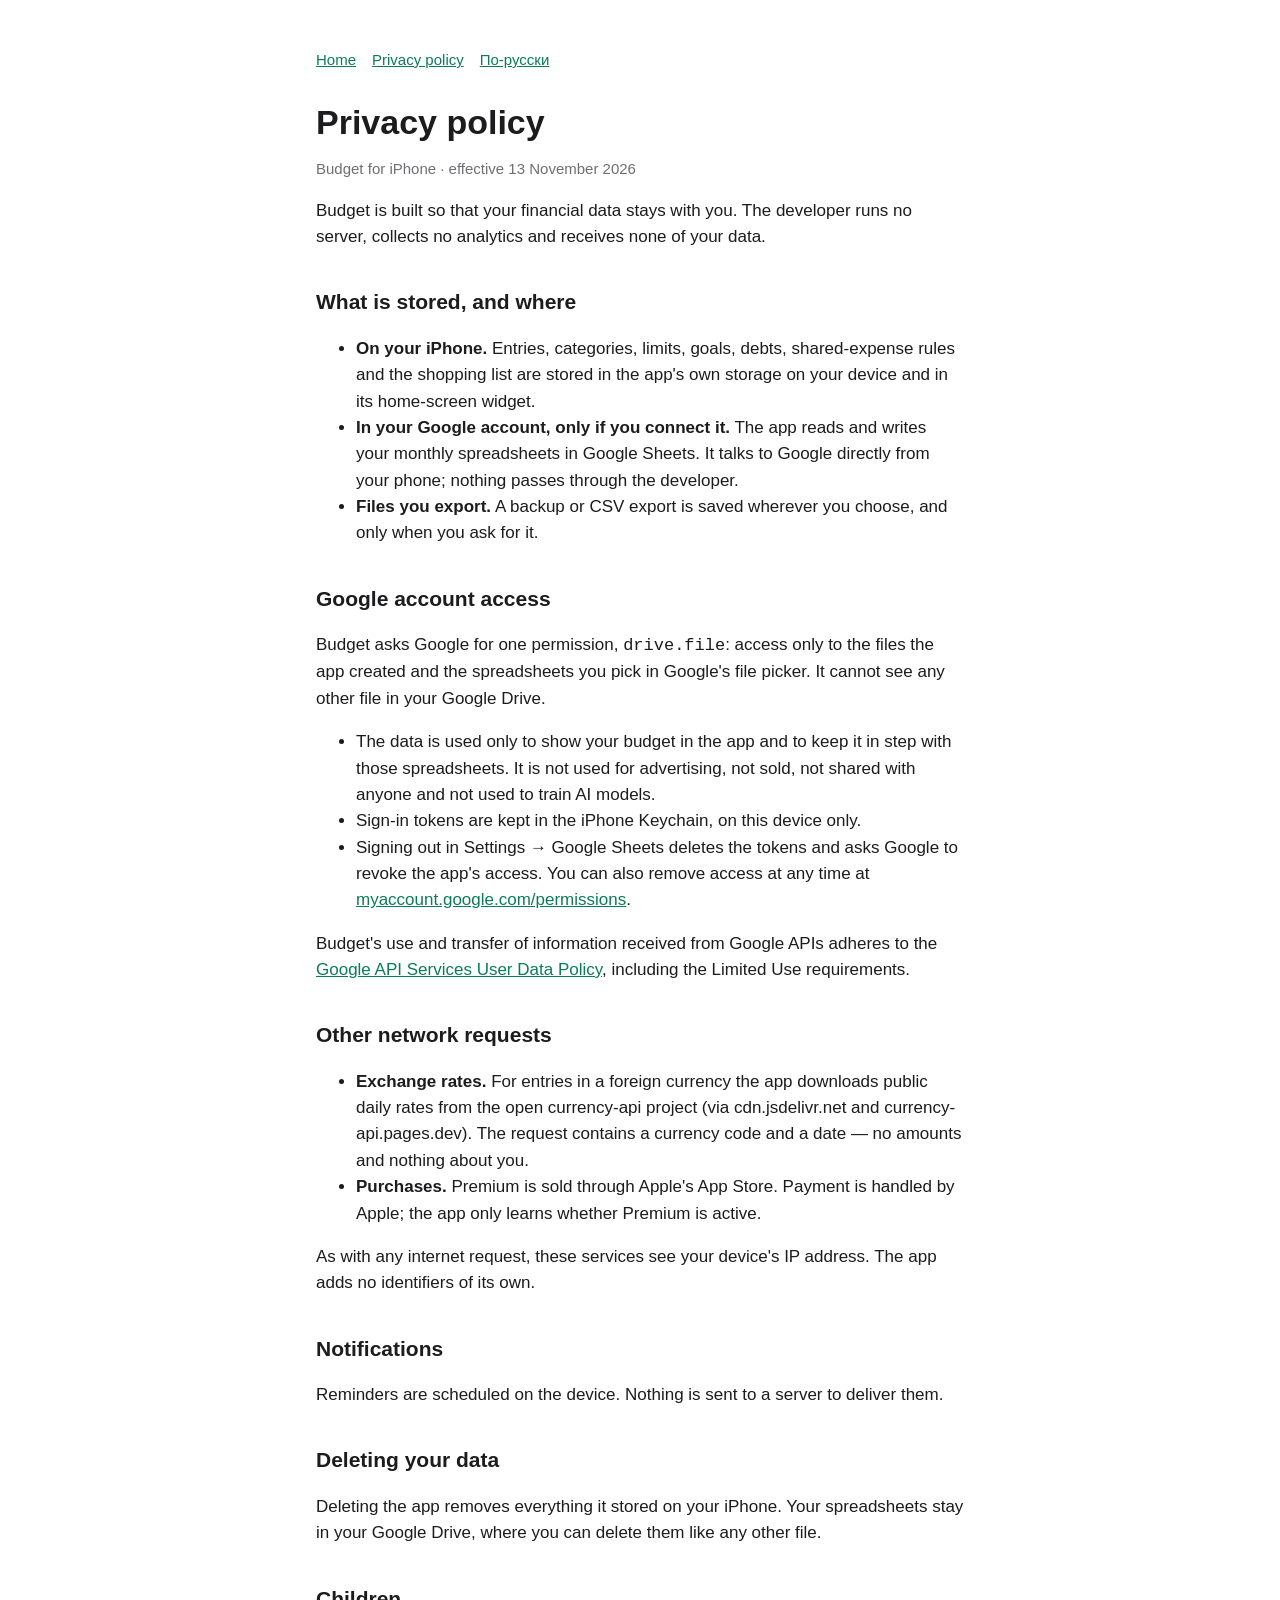
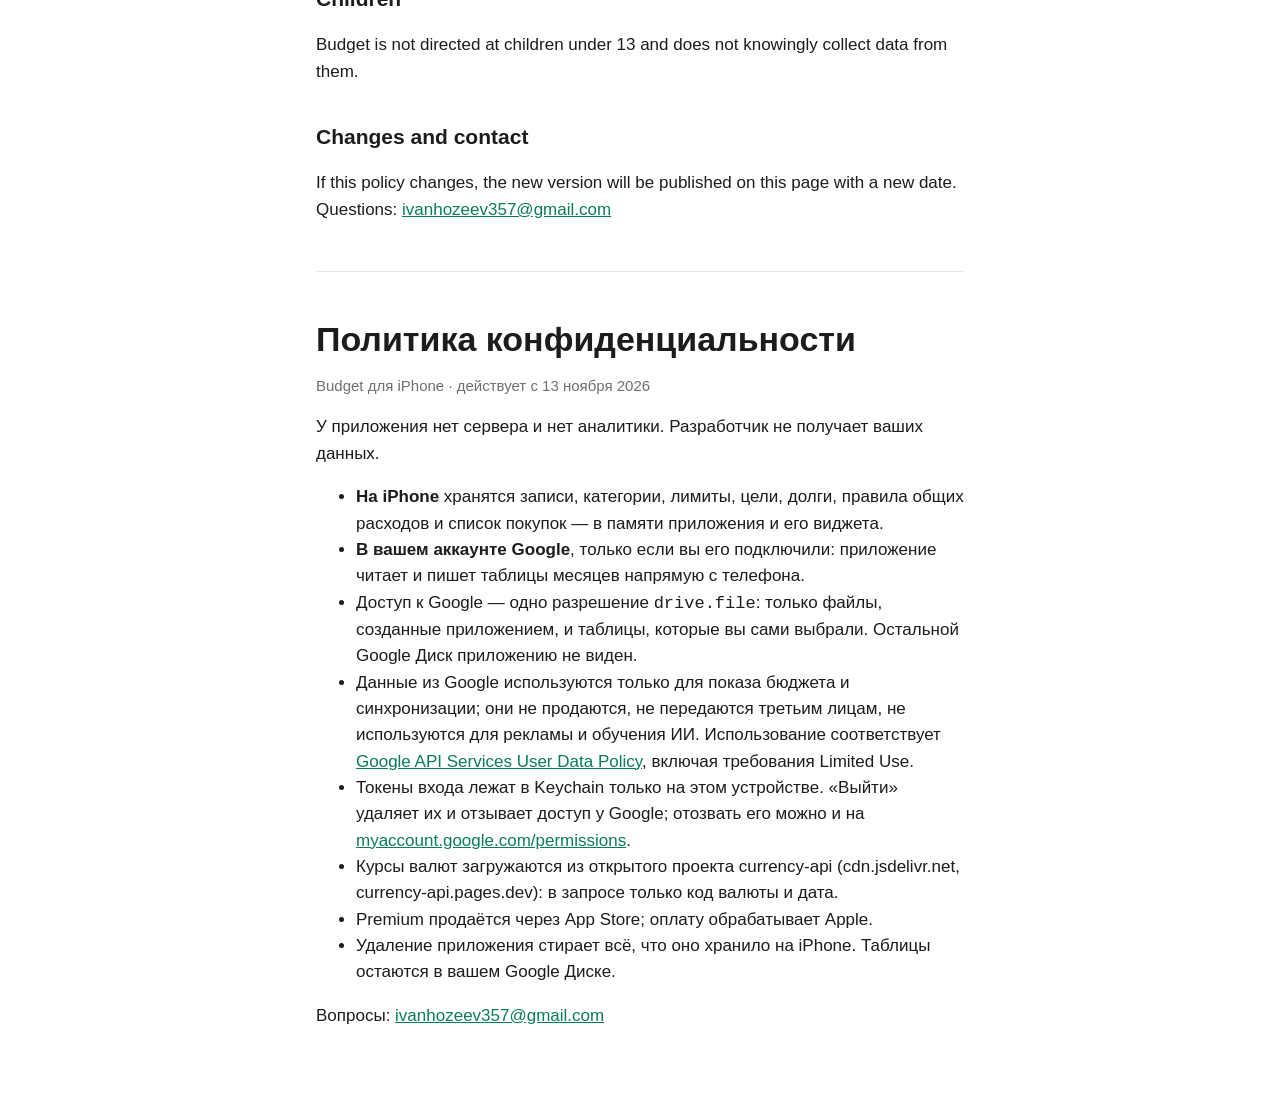
==== privacy.html @ ef304610 "Home page and privacy policy for Budget Co-Authored-By: Claude Opus 5.5 <noreply@anthropic.com>" ====
<!doctype html>
<html lang="en">
<head>
<meta charset="utf-8">
<meta name="viewport" content="width=device-width, initial-scale=1">
<title>Budget privacy policy</title>
<link rel="stylesheet" href="style.css">
</head>
<body>
<main>
<nav><a href="./">Home</a><a href="privacy.html">Privacy policy</a><a href="#ru">По-русски</a></nav>

<h1>Privacy policy</h1>
<p class="muted">Budget for iPhone · effective 13 November 2026</p>

<p>Budget is built so that your financial data stays with you. The developer runs no server, collects no analytics and receives none of your data.</p>

<h2>What is stored, and where</h2>
<ul>
<li><strong>On your iPhone.</strong> Entries, categories, limits, goals, debts, shared-expense rules and the shopping list are stored in the app's own storage on your device and in its home-screen widget.</li>
<li><strong>In your Google account, only if you connect it.</strong> The app reads and writes your monthly spreadsheets in Google Sheets. It talks to Google directly from your phone; nothing passes through the developer.</li>
<li><strong>Files you export.</strong> A backup or CSV export is saved wherever you choose, and only when you ask for it.</li>
</ul>

<h2>Google account access</h2>
<p>Budget asks Google for one permission, <code>drive.file</code>: access only to the files the app created and the spreadsheets you pick in Google's file picker. It cannot see any other file in your Google Drive.</p>
<ul>
<li>The data is used only to show your budget in the app and to keep it in step with those spreadsheets. It is not used for advertising, not sold, not shared with anyone and not used to train AI models.</li>
<li>Sign-in tokens are kept in the iPhone Keychain, on this device only.</li>
<li>Signing out in Settings → Google Sheets deletes the tokens and asks Google to revoke the app's access. You can also remove access at any time at <a href="https://myaccount.google.com/permissions">myaccount.google.com/permissions</a>.</li>
</ul>
<p>Budget's use and transfer of information received from Google APIs adheres to the <a href="https://developers.google.com/terms/api-services-user-data-policy">Google API Services User Data Policy</a>, including the Limited Use requirements.</p>

<h2>Other network requests</h2>
<ul>
<li><strong>Exchange rates.</strong> For entries in a foreign currency the app downloads public daily rates from the open currency-api project (via cdn.jsdelivr.net and currency-api.pages.dev). The request contains a currency code and a date — no amounts and nothing about you.</li>
<li><strong>Purchases.</strong> Premium is sold through Apple's App Store. Payment is handled by Apple; the app only learns whether Premium is active.</li>
</ul>
<p>As with any internet request, these services see your device's IP address. The app adds no identifiers of its own.</p>

<h2>Notifications</h2>
<p>Reminders are scheduled on the device. Nothing is sent to a server to deliver them.</p>

<h2>Deleting your data</h2>
<p>Deleting the app removes everything it stored on your iPhone. Your spreadsheets stay in your Google Drive, where you can delete them like any other file.</p>

<h2>Children</h2>
<p>Budget is not directed at children under 13 and does not knowingly collect data from them.</p>

<h2>Changes and contact</h2>
<p>If this policy changes, the new version will be published on this page with a new date. Questions: <a href="mailto:ivanhozeev357@gmail.com">ivanhozeev357@gmail.com</a></p>

<hr>

<h1 id="ru" lang="ru">Политика конфиденциальности</h1>
<div lang="ru">
<p class="muted">Budget для iPhone · действует с 13 ноября 2026</p>
<p>У приложения нет сервера и нет аналитики. Разработчик не получает ваших данных.</p>
<ul>
<li><strong>На iPhone</strong> хранятся записи, категории, лимиты, цели, долги, правила общих расходов и список покупок — в памяти приложения и его виджета.</li>
<li><strong>В вашем аккаунте Google</strong>, только если вы его подключили: приложение читает и пишет таблицы месяцев напрямую с телефона.</li>
<li>Доступ к Google — одно разрешение <code>drive.file</code>: только файлы, созданные приложением, и таблицы, которые вы сами выбрали. Остальной Google Диск приложению не виден.</li>
<li>Данные из Google используются только для показа бюджета и синхронизации; они не продаются, не передаются третьим лицам, не используются для рекламы и обучения ИИ. Использование соответствует <a href="https://developers.google.com/terms/api-services-user-data-policy">Google API Services User Data Policy</a>, включая требования Limited Use.</li>
<li>Токены входа лежат в Keychain только на этом устройстве. «Выйти» удаляет их и отзывает доступ у Google; отозвать его можно и на <a href="https://myaccount.google.com/permissions">myaccount.google.com/permissions</a>.</li>
<li>Курсы валют загружаются из открытого проекта currency-api (cdn.jsdelivr.net, currency-api.pages.dev): в запросе только код валюты и дата.</li>
<li>Premium продаётся через App Store; оплату обрабатывает Apple.</li>
<li>Удаление приложения стирает всё, что оно хранило на iPhone. Таблицы остаются в вашем Google Диске.</li>
</ul>
<p>Вопросы: <a href="mailto:ivanhozeev357@gmail.com">ivanhozeev357@gmail.com</a></p>
</div>
</main>
</body>
</html>
---- style.css ----
:root { --bg: #ffffff; --fg: #1c1c1e; --muted: #6e6e73; --accent: #0a7d55; --rule: #e5e5ea; }
@media (prefers-color-scheme: dark) { :root { --bg: #000000; --fg: #f2f2f7; --muted: #98989f; --accent: #30d18f; --rule: #2c2c2e; } }
* { box-sizing: border-box; }
body { margin: 0; background: var(--bg); color: var(--fg); font: 17px/1.55 -apple-system, BlinkMacSystemFont, "Segoe UI", Roboto, sans-serif; }
main { max-width: 680px; margin: 0 auto; padding: 48px 16px 64px; }
h1 { font-size: 34px; line-height: 1.15; margin: 0 0 8px; font-weight: 800; }
h2 { font-size: 21px; margin: 36px 0 8px; }
p, li { color: var(--fg); }
.lead { color: var(--muted); font-size: 19px; margin-top: 0; }
.muted { color: var(--muted); font-size: 15px; }
a { color: var(--accent); }
hr { border: 0; border-top: 1px solid var(--rule); margin: 48px 0; }
nav { display: flex; gap: 16px; font-size: 15px; margin-bottom: 32px; }
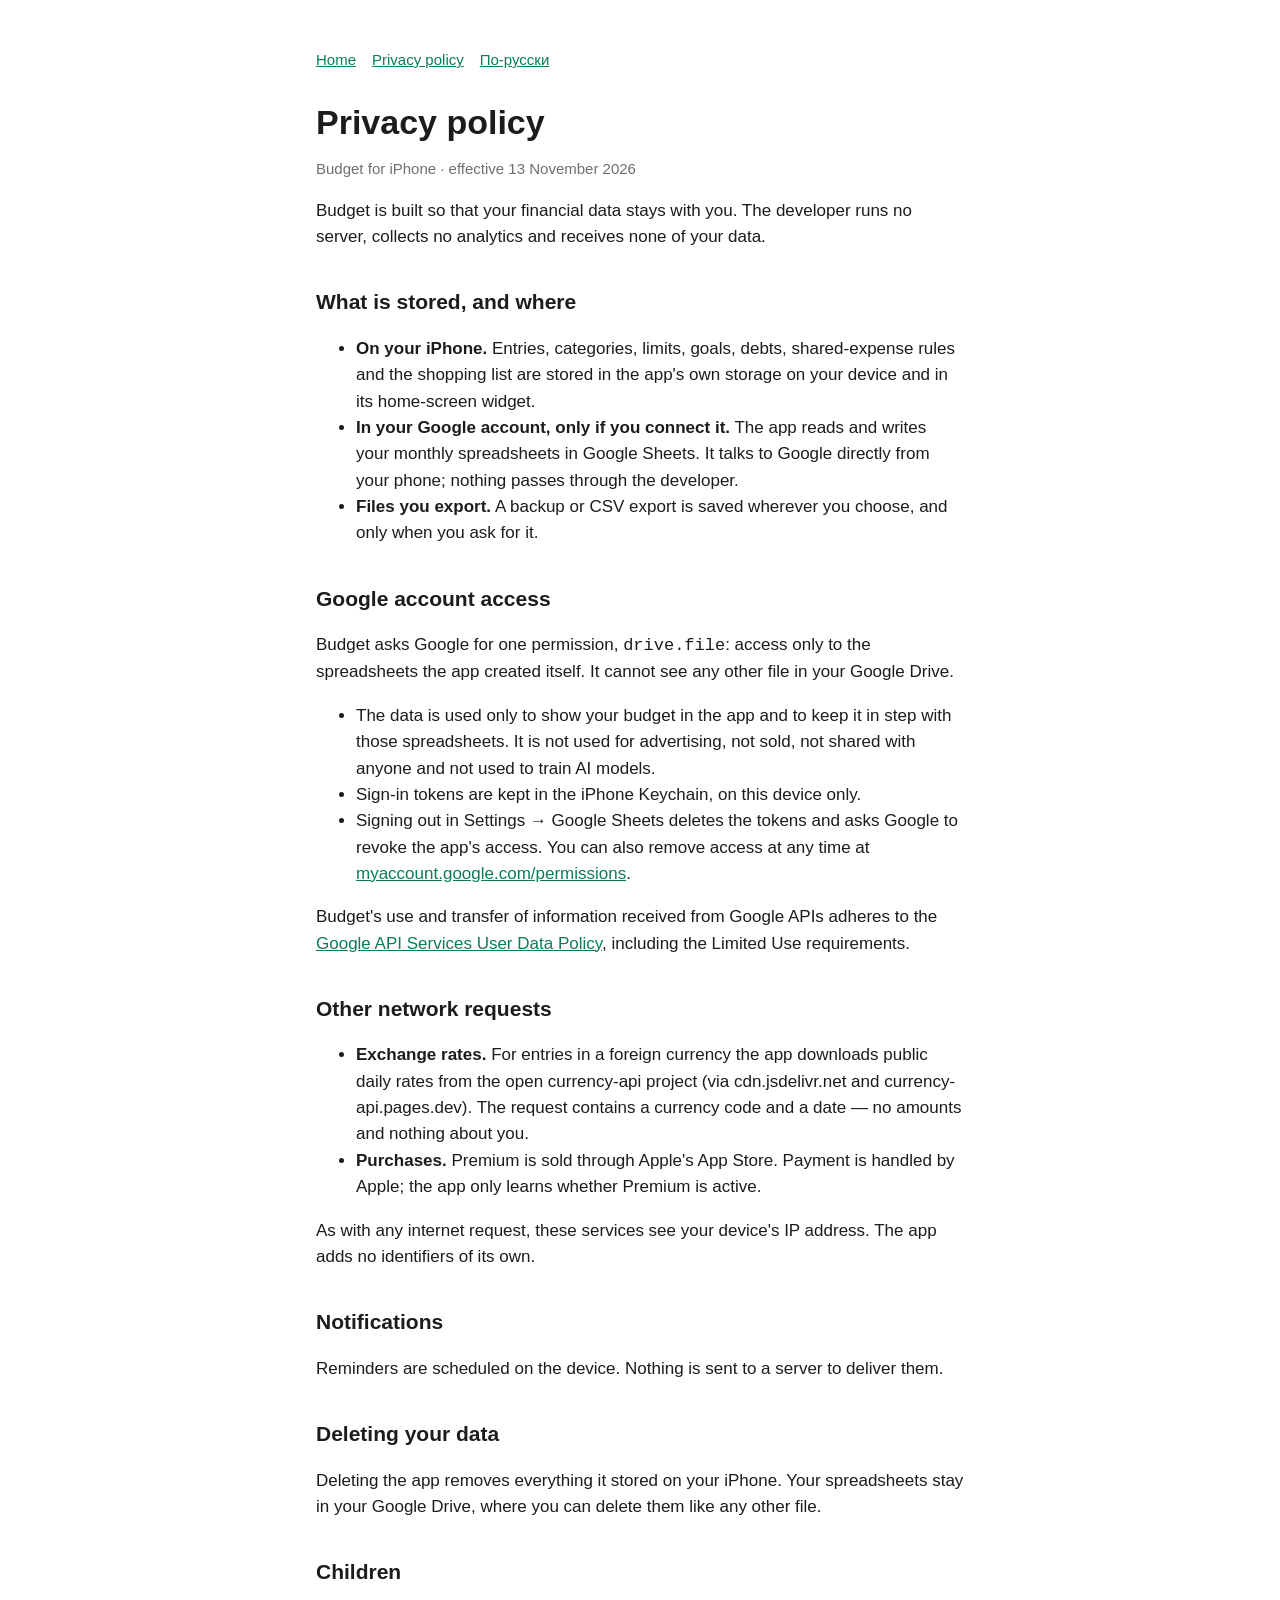
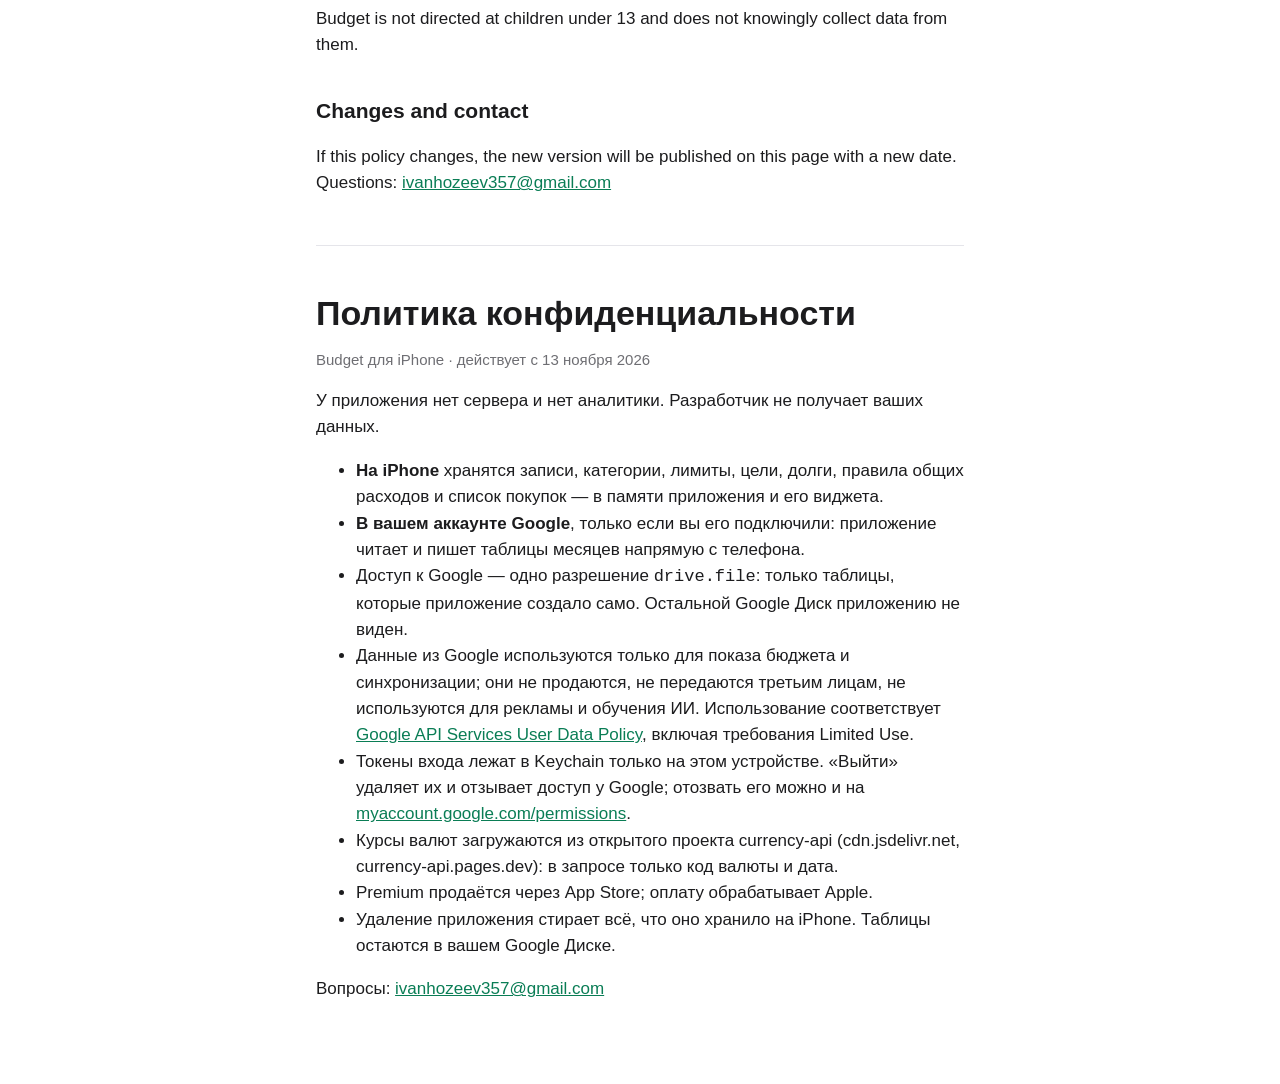
==== commit 531b7b71: "Privacy policy: the app opens only the spreadsheets it created Co-Authored-By: Claude Opus 5.5 <nore" ====
--- a/privacy.html
+++ b/privacy.html
@@ -23,7 +23,7 @@
 </ul>
 
 <h2>Google account access</h2>
-<p>Budget asks Google for one permission, <code>drive.file</code>: access only to the files the app created and the spreadsheets you pick in Google's file picker. It cannot see any other file in your Google Drive.</p>
+<p>Budget asks Google for one permission, <code>drive.file</code>: access only to the spreadsheets the app created itself. It cannot see any other file in your Google Drive.</p>
 <ul>
 <li>The data is used only to show your budget in the app and to keep it in step with those spreadsheets. It is not used for advertising, not sold, not shared with anyone and not used to train AI models.</li>
 <li>Sign-in tokens are kept in the iPhone Keychain, on this device only.</li>
@@ -59,7 +59,7 @@
 <ul>
 <li><strong>На iPhone</strong> хранятся записи, категории, лимиты, цели, долги, правила общих расходов и список покупок — в памяти приложения и его виджета.</li>
 <li><strong>В вашем аккаунте Google</strong>, только если вы его подключили: приложение читает и пишет таблицы месяцев напрямую с телефона.</li>
-<li>Доступ к Google — одно разрешение <code>drive.file</code>: только файлы, созданные приложением, и таблицы, которые вы сами выбрали. Остальной Google Диск приложению не виден.</li>
+<li>Доступ к Google — одно разрешение <code>drive.file</code>: только таблицы, которые приложение создало само. Остальной Google Диск приложению не виден.</li>
 <li>Данные из Google используются только для показа бюджета и синхронизации; они не продаются, не передаются третьим лицам, не используются для рекламы и обучения ИИ. Использование соответствует <a href="https://developers.google.com/terms/api-services-user-data-policy">Google API Services User Data Policy</a>, включая требования Limited Use.</li>
 <li>Токены входа лежат в Keychain только на этом устройстве. «Выйти» удаляет их и отзывает доступ у Google; отозвать его можно и на <a href="https://myaccount.google.com/permissions">myaccount.google.com/permissions</a>.</li>
 <li>Курсы валют загружаются из открытого проекта currency-api (cdn.jsdelivr.net, currency-api.pages.dev): в запросе только код валюты и дата.</li>
